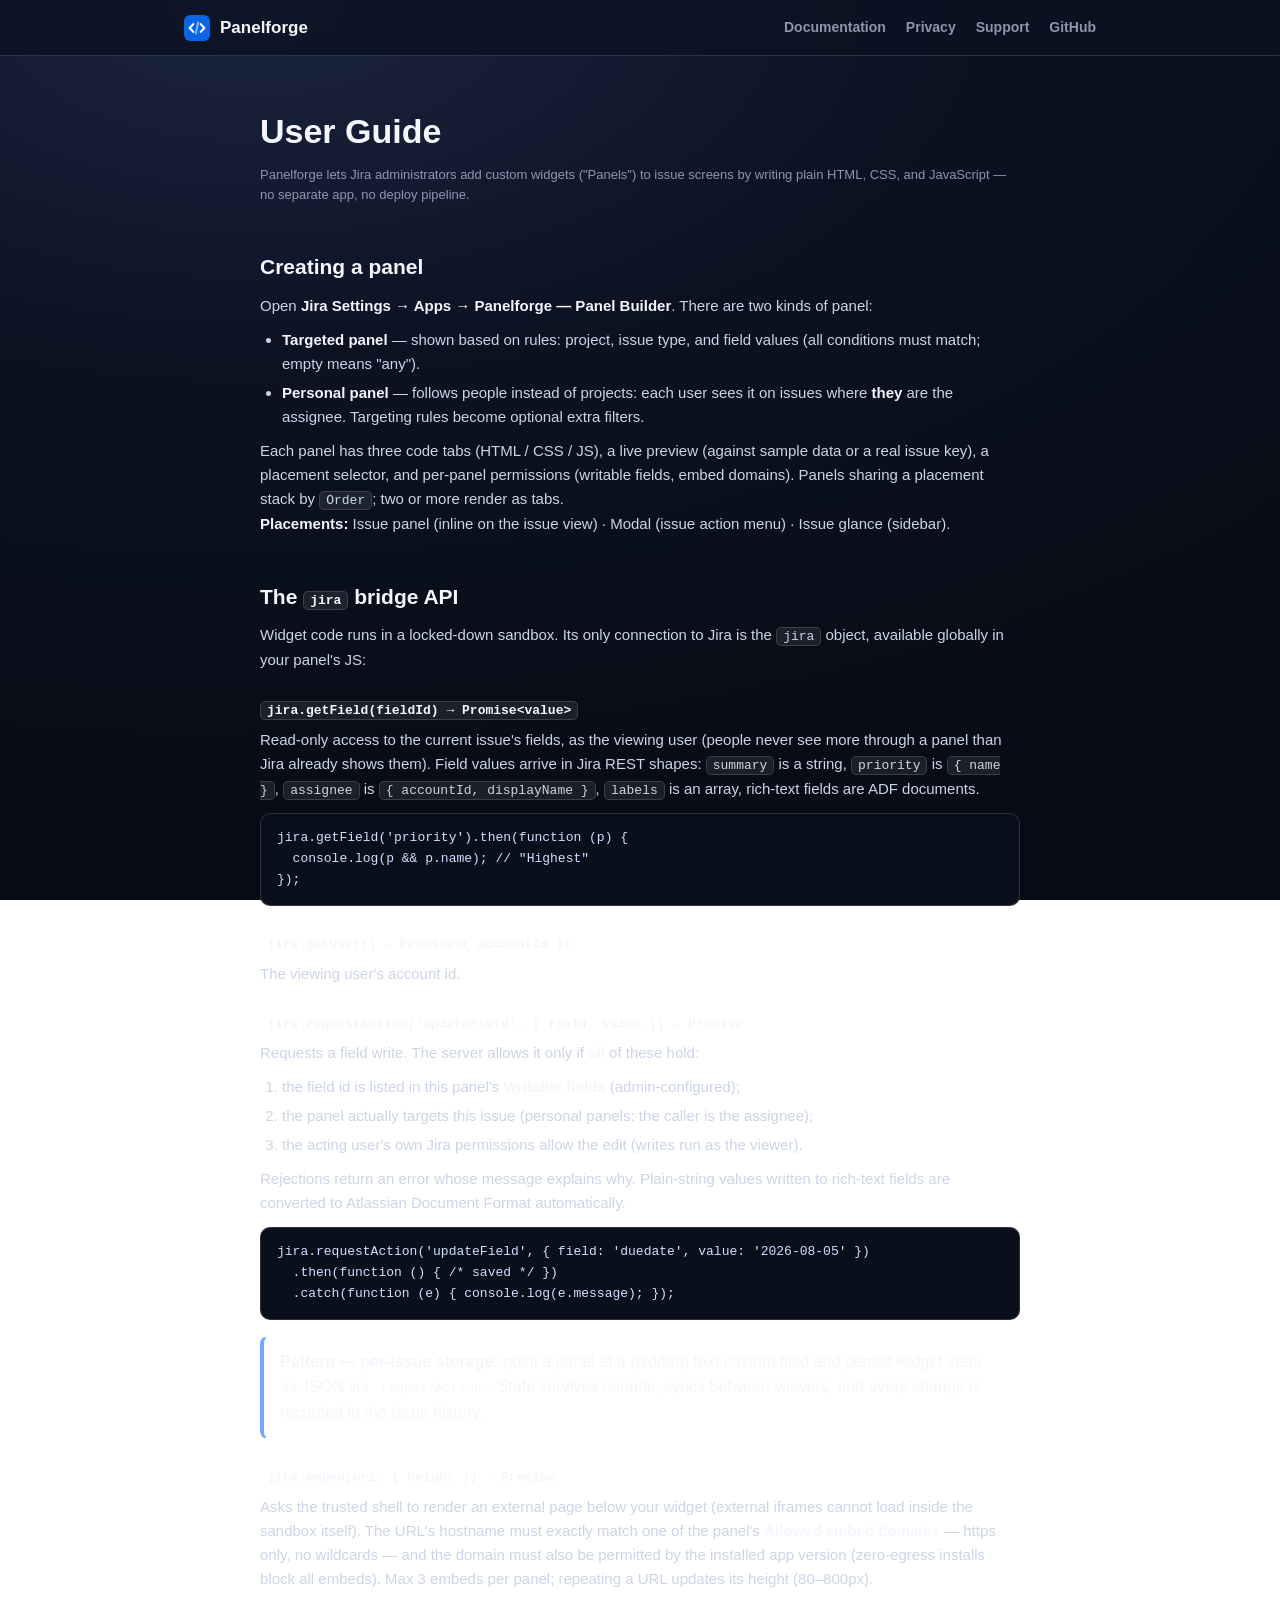
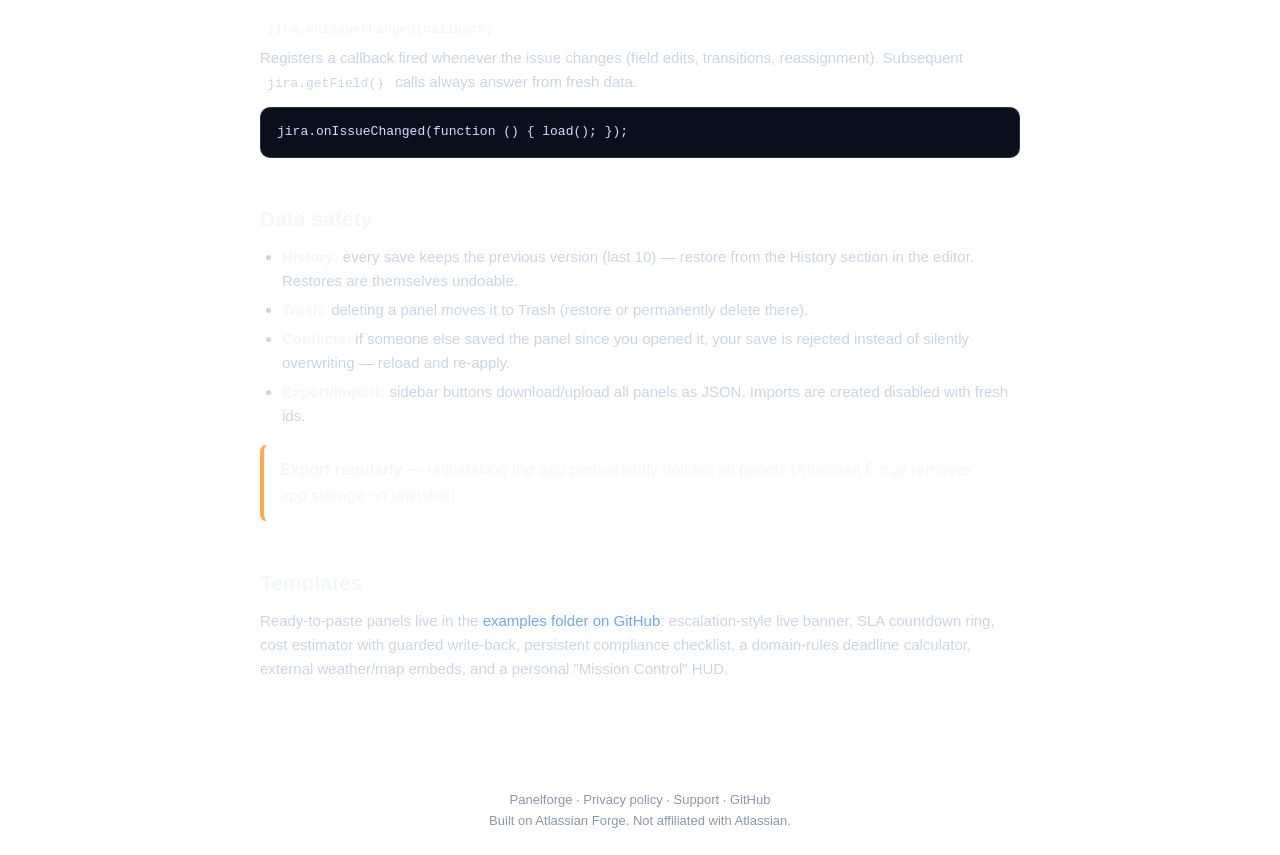
==== docs.html @ d072d3fe "Add files via upload" ====
<!doctype html>
<html lang="en">
<head>
  <meta charset="utf-8">
  <meta name="viewport" content="width=device-width, initial-scale=1.0">
  <title>Documentation — Panelforge</title>
  <link rel="icon" href="icon.svg">
  <link rel="stylesheet" href="style.css">
</head>
<body>
  <header>
    <nav class="nav">
      <a class="brand" href="index.html"><img src="icon.svg" alt=""> Panelforge</a>
      <a class="link" href="docs.html">Documentation</a>
      <a class="link" href="privacy.html">Privacy</a>
      <a class="link" href="support.html">Support</a>
      <a class="link" href="https://github.com/oliverm24ru/panelforge">GitHub</a>
    </nav>
  </header>

  <div class="wrap prose">
    <h1>User Guide</h1>
    <p class="updated">
      Panelforge lets Jira administrators add custom widgets ("Panels") to issue screens by
      writing plain HTML, CSS, and JavaScript — no separate app, no deploy pipeline.
    </p>

    <h2>Creating a panel</h2>
    <p>Open <strong>Jira Settings → Apps → Panelforge — Panel Builder</strong>. There are two
      kinds of panel:</p>
    <ul>
      <li><strong>Targeted panel</strong> — shown based on rules: project, issue type, and
        field values (all conditions must match; empty means "any").</li>
      <li><strong>Personal panel</strong> — follows people instead of projects: each user sees
        it on issues where <strong>they</strong> are the assignee. Targeting rules become
        optional extra filters.</li>
    </ul>
    <p>
      Each panel has three code tabs (HTML / CSS / JS), a live preview (against sample data or
      a real issue key), a placement selector, and per-panel permissions (writable fields,
      embed domains). Panels sharing a placement stack by <code>Order</code>; two or more
      render as tabs.
    </p>
    <p><strong>Placements:</strong> Issue panel (inline on the issue view) · Modal (issue
      action menu) · Issue glance (sidebar).</p>

    <h2>The <code>jira</code> bridge API</h2>
    <p>
      Widget code runs in a locked-down sandbox. Its only connection to Jira is the
      <code>jira</code> object, available globally in your panel's JS:
    </p>

    <h3><code>jira.getField(fieldId) → Promise&lt;value&gt;</code></h3>
    <p>
      Read-only access to the current issue's fields, as the viewing user (people never see
      more through a panel than Jira already shows them). Field values arrive in Jira REST
      shapes: <code>summary</code> is a string, <code>priority</code> is
      <code>{ name }</code>, <code>assignee</code> is
      <code>{ accountId, displayName }</code>, <code>labels</code> is an array, rich-text
      fields are ADF documents.
    </p>
<pre><code>jira.getField('priority').then(function (p) {
  console.log(p &amp;&amp; p.name); // "Highest"
});</code></pre>

    <h3><code>jira.getUser() → Promise&lt;{ accountId }&gt;</code></h3>
    <p>The viewing user's account id.</p>

    <h3><code>jira.requestAction('updateField', { field, value }) → Promise</code></h3>
    <p>Requests a field write. The server allows it only if <strong>all</strong> of these hold:</p>
    <ol>
      <li>the field id is listed in this panel's <strong>Writable fields</strong>
        (admin-configured);</li>
      <li>the panel actually targets this issue (personal panels: the caller is the
        assignee);</li>
      <li>the acting user's own Jira permissions allow the edit (writes run as the
        viewer).</li>
    </ol>
    <p>
      Rejections return an error whose message explains why. Plain-string values written to
      rich-text fields are converted to Atlassian Document Format automatically.
    </p>
<pre><code>jira.requestAction('updateField', { field: 'duedate', value: '2026-08-05' })
  .then(function () { /* saved */ })
  .catch(function (e) { console.log(e.message); });</code></pre>

    <div class="callout">
      <strong>Pattern — per-issue storage:</strong> point a panel at a (hidden) text custom
      field and persist widget state as JSON via <code>requestAction</code>. State survives
      reloads, syncs between viewers, and every change is recorded in the issue history.
    </div>

    <h3><code>jira.embed(url, { height }) → Promise</code></h3>
    <p>
      Asks the trusted shell to render an external page below your widget (external iframes
      cannot load inside the sandbox itself). The URL's hostname must exactly match one of the
      panel's <strong>Allowed embed domains</strong> — https only, no wildcards — and the
      domain must also be permitted by the installed app version (zero-egress installs block
      all embeds). Max 3 embeds per panel; repeating a URL updates its height (80–800px).
    </p>

    <h3><code>jira.onIssueChanged(callback)</code></h3>
    <p>
      Registers a callback fired whenever the issue changes (field edits, transitions,
      reassignment). Subsequent <code>jira.getField()</code> calls always answer from fresh
      data.
    </p>
<pre><code>jira.onIssueChanged(function () { load(); });</code></pre>

    <h2>Data safety</h2>
    <ul>
      <li><strong>History:</strong> every save keeps the previous version (last 10) — restore
        from the History section in the editor. Restores are themselves undoable.</li>
      <li><strong>Trash:</strong> deleting a panel moves it to Trash (restore or permanently
        delete there).</li>
      <li><strong>Conflicts:</strong> if someone else saved the panel since you opened it,
        your save is rejected instead of silently overwriting — reload and re-apply.</li>
      <li><strong>Export/Import:</strong> sidebar buttons download/upload all panels as JSON.
        Imports are created disabled with fresh ids.</li>
    </ul>
    <div class="callout warn">
      <strong>Export regularly</strong> — uninstalling the app permanently deletes all panels
      (Atlassian Forge removes app storage on uninstall).
    </div>

    <h2>Templates</h2>
    <p>
      Ready-to-paste panels live in the
      <a href="https://github.com/oliverm24ru/panelforge/tree/main/examples">examples folder on
      GitHub</a>: escalation-style live banner, SLA countdown ring, cost estimator with guarded
      write-back, persistent compliance checklist, a domain-rules deadline calculator, external
      weather/map embeds, and a personal "Mission Control" HUD.
    </p>
  </div>

  <footer>
    Panelforge · <a href="privacy.html">Privacy policy</a> ·
    <a href="support.html">Support</a> ·
    <a href="https://github.com/oliverm24ru/panelforge">GitHub</a><br>
    Built on Atlassian Forge. Not affiliated with Atlassian.
  </footer>
</body>
</html>
---- style.css ----
:root {
  --bg: #0c1222;
  --bg-deep: #080c16;
  --card: rgba(255, 255, 255, 0.05);
  --border: rgba(255, 255, 255, 0.14);
  --text: #f4f6fb;
  --muted: #8b97ad;
  --accent: #6ea8ff;
  --accent-strong: #0c66e4;
  --glow: #3d7dff;
  --good: #57d9a3;
  --warn: #ffab4a;
}

* {
  box-sizing: border-box;
  margin: 0;
}

html {
  scroll-behavior: smooth;
}

body {
  font-family: -apple-system, BlinkMacSystemFont, 'Segoe UI', Roboto, sans-serif;
  background: radial-gradient(120% 90% at 20% 0%, #1b2540 0%, var(--bg) 45%, var(--bg-deep) 100%)
    fixed;
  color: var(--text);
  line-height: 1.6;
}

a {
  color: var(--accent);
  text-decoration: none;
}
a:hover {
  text-decoration: underline;
}

.wrap {
  max-width: 960px;
  margin: 0 auto;
  padding: 0 24px;
}

/* ---------- Header ---------- */
header {
  position: sticky;
  top: 0;
  z-index: 10;
  backdrop-filter: blur(10px);
  background: rgba(12, 18, 34, 0.8);
  border-bottom: 1px solid var(--border);
}

.nav {
  display: flex;
  align-items: center;
  gap: 20px;
  padding: 14px 24px;
  max-width: 960px;
  margin: 0 auto;
}

.nav .brand {
  display: flex;
  align-items: center;
  gap: 10px;
  font-weight: 800;
  font-size: 17px;
  color: var(--text);
  margin-right: auto;
}
.nav .brand img {
  width: 26px;
  height: 26px;
  border-radius: 6px;
}

.nav a.link {
  color: var(--muted);
  font-size: 14px;
  font-weight: 600;
}
.nav a.link:hover {
  color: var(--text);
  text-decoration: none;
}

/* ---------- Hero ---------- */
.hero {
  text-align: center;
  padding: 90px 24px 70px;
}

.hero h1 {
  font-size: clamp(30px, 5.5vw, 52px);
  line-height: 1.15;
  font-weight: 850;
  letter-spacing: -0.5px;
}

.hero h1 .grad {
  background: linear-gradient(90deg, var(--accent), #9ecbff);
  -webkit-background-clip: text;
  background-clip: text;
  color: transparent;
}

.hero p.lede {
  max-width: 640px;
  margin: 18px auto 0;
  color: var(--muted);
  font-size: 18px;
}

.cta-row {
  display: flex;
  gap: 12px;
  justify-content: center;
  margin-top: 32px;
  flex-wrap: wrap;
}

.btn {
  display: inline-block;
  padding: 11px 22px;
  border-radius: 9px;
  font-weight: 700;
  font-size: 15px;
}
.btn.primary {
  background: var(--accent-strong);
  color: #fff;
  box-shadow: 0 0 24px -6px var(--glow);
}
.btn.primary:hover {
  background: #1a74f0;
  text-decoration: none;
}
.btn.ghost {
  border: 1px solid var(--border);
  color: var(--text);
}
.btn.ghost:hover {
  border-color: var(--accent);
  text-decoration: none;
}

.badges {
  display: flex;
  gap: 10px;
  justify-content: center;
  margin-top: 26px;
  flex-wrap: wrap;
}
.pill {
  font-size: 12px;
  font-weight: 700;
  padding: 5px 14px;
  border-radius: 999px;
  border: 1px solid var(--border);
  background: var(--card);
  color: var(--muted);
}
.pill b {
  color: var(--good);
}

/* ---------- Sections ---------- */
section {
  padding: 56px 0;
}
section h2 {
  font-size: 27px;
  font-weight: 800;
  margin-bottom: 8px;
}
section p.sub {
  color: var(--muted);
  margin-bottom: 28px;
  max-width: 640px;
}

.grid {
  display: grid;
  grid-template-columns: repeat(auto-fit, minmax(260px, 1fr));
  gap: 14px;
}

.card {
  background: var(--card);
  border: 1px solid var(--border);
  border-radius: 12px;
  padding: 18px 20px;
}
.card h3 {
  font-size: 15px;
  font-weight: 750;
  margin-bottom: 6px;
}
.card p {
  font-size: 13.5px;
  color: var(--muted);
}
.card .emoji {
  font-size: 20px;
  display: block;
  margin-bottom: 8px;
}

.steps {
  counter-reset: step;
}
.steps .card {
  position: relative;
  padding-left: 58px;
}
.steps .card::before {
  counter-increment: step;
  content: counter(step);
  position: absolute;
  left: 18px;
  top: 18px;
  width: 26px;
  height: 26px;
  border-radius: 50%;
  background: var(--accent-strong);
  color: #fff;
  font-weight: 800;
  font-size: 13px;
  display: flex;
  align-items: center;
  justify-content: center;
}

/* ---------- Prose pages (docs / privacy / support) ---------- */
.prose {
  padding: 48px 0 80px;
  max-width: 760px;
}
.prose h1 {
  font-size: 34px;
  font-weight: 850;
  margin-bottom: 6px;
}
.prose .updated {
  color: var(--muted);
  font-size: 13px;
  margin-bottom: 30px;
}
.prose h2 {
  font-size: 21px;
  font-weight: 800;
  margin: 36px 0 10px;
  padding-top: 8px;
}
.prose h3 {
  font-size: 16px;
  font-weight: 750;
  margin: 24px 0 6px;
}
.prose p,
.prose li {
  color: #ccd5e5;
  font-size: 15px;
}
.prose ul,
.prose ol {
  padding-left: 22px;
  margin: 10px 0;
}
.prose li {
  margin: 5px 0;
}
.prose strong {
  color: var(--text);
}

.prose code {
  font-family: ui-monospace, 'Cascadia Code', Consolas, monospace;
  font-size: 13px;
  background: rgba(255, 255, 255, 0.08);
  border: 1px solid var(--border);
  border-radius: 5px;
  padding: 1px 6px;
}

.prose pre {
  background: #0a0f1c;
  border: 1px solid var(--border);
  border-radius: 10px;
  padding: 14px 16px;
  overflow-x: auto;
  margin: 12px 0;
}
.prose pre code {
  background: none;
  border: none;
  padding: 0;
  color: #cfe1ff;
}

.callout {
  border: 1px solid var(--border);
  border-left: 4px solid var(--accent);
  border-radius: 8px;
  padding: 12px 16px;
  margin: 16px 0;
  background: var(--card);
}
.callout.warn {
  border-left-color: var(--warn);
}

/* ---------- Footer ---------- */
footer {
  border-top: 1px solid var(--border);
  padding: 28px 24px;
  text-align: center;
  color: var(--muted);
  font-size: 13px;
}
footer a {
  color: var(--muted);
}
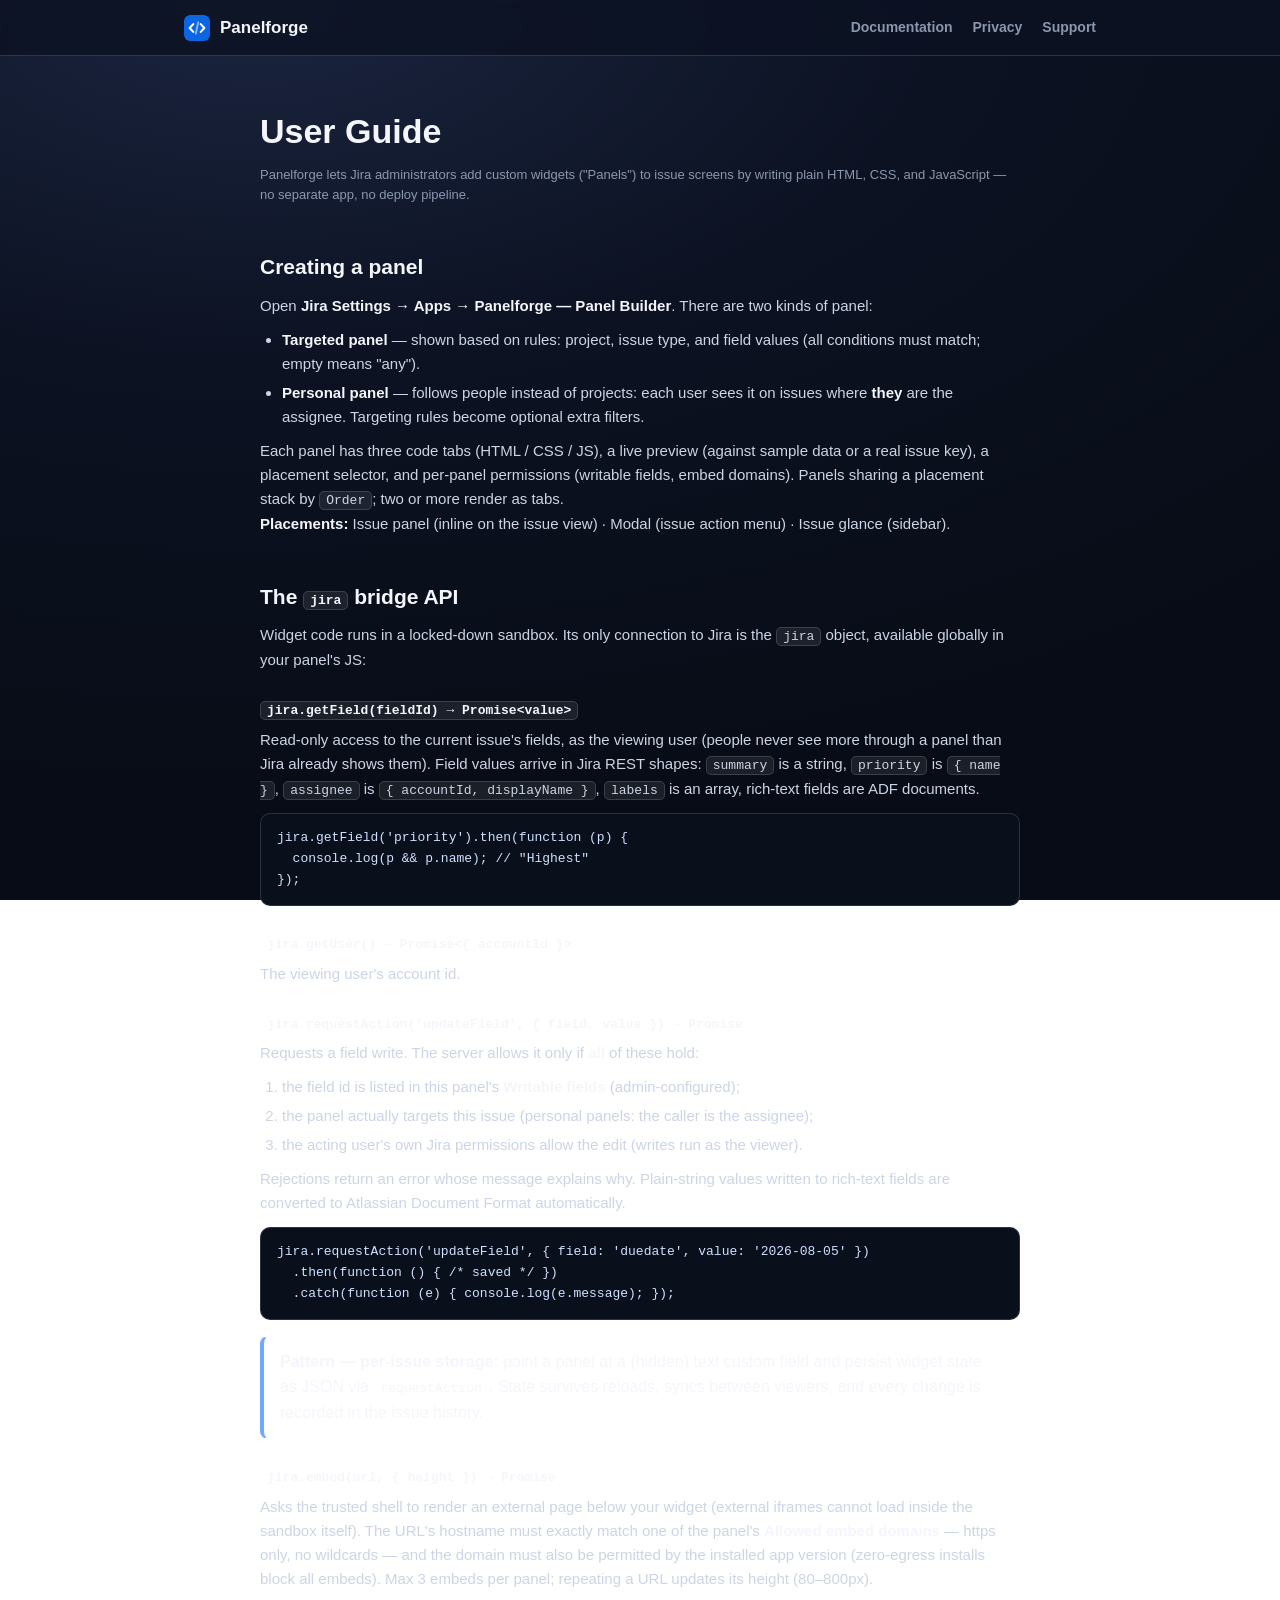
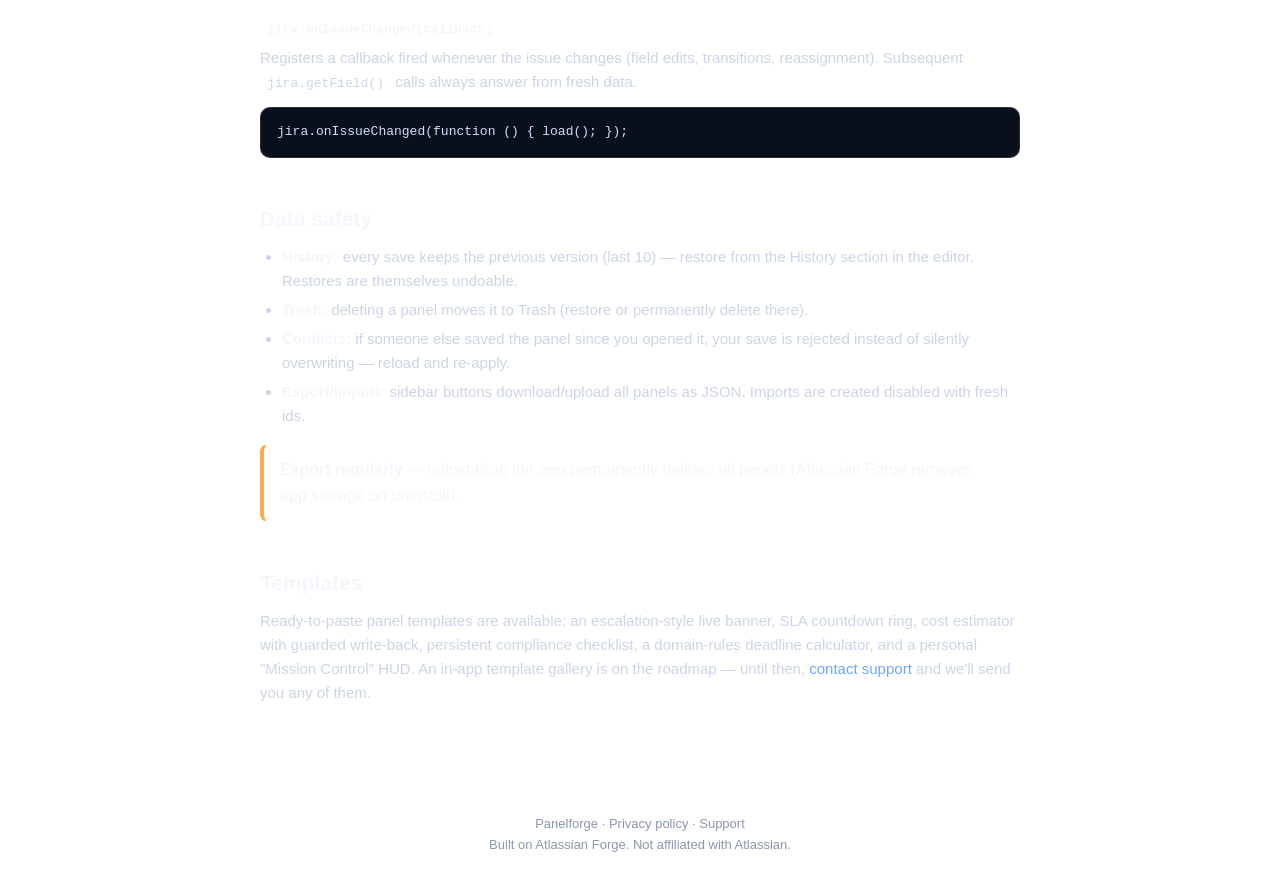
==== commit fadeca8f: "Add files via upload" ====
--- a/docs.html
+++ b/docs.html
@@ -14,7 +14,6 @@
       <a class="link" href="docs.html">Documentation</a>
       <a class="link" href="privacy.html">Privacy</a>
       <a class="link" href="support.html">Support</a>
-      <a class="link" href="https://github.com/oliverm24ru/panelforge">GitHub</a>
     </nav>
   </header>
 
@@ -125,18 +124,17 @@
 
     <h2>Templates</h2>
     <p>
-      Ready-to-paste panels live in the
-      <a href="https://github.com/oliverm24ru/panelforge/tree/main/examples">examples folder on
-      GitHub</a>: escalation-style live banner, SLA countdown ring, cost estimator with guarded
-      write-back, persistent compliance checklist, a domain-rules deadline calculator, external
-      weather/map embeds, and a personal "Mission Control" HUD.
+      Ready-to-paste panel templates are available: an escalation-style live banner, SLA
+      countdown ring, cost estimator with guarded write-back, persistent compliance checklist,
+      a domain-rules deadline calculator, and a personal "Mission Control" HUD. An in-app
+      template gallery is on the roadmap — until then,
+      <a href="support.html">contact support</a> and we'll send you any of them.
     </p>
   </div>
 
   <footer>
     Panelforge · <a href="privacy.html">Privacy policy</a> ·
-    <a href="support.html">Support</a> ·
-    <a href="https://github.com/oliverm24ru/panelforge">GitHub</a><br>
+    <a href="support.html">Support</a><br>
     Built on Atlassian Forge. Not affiliated with Atlassian.
   </footer>
 </body>
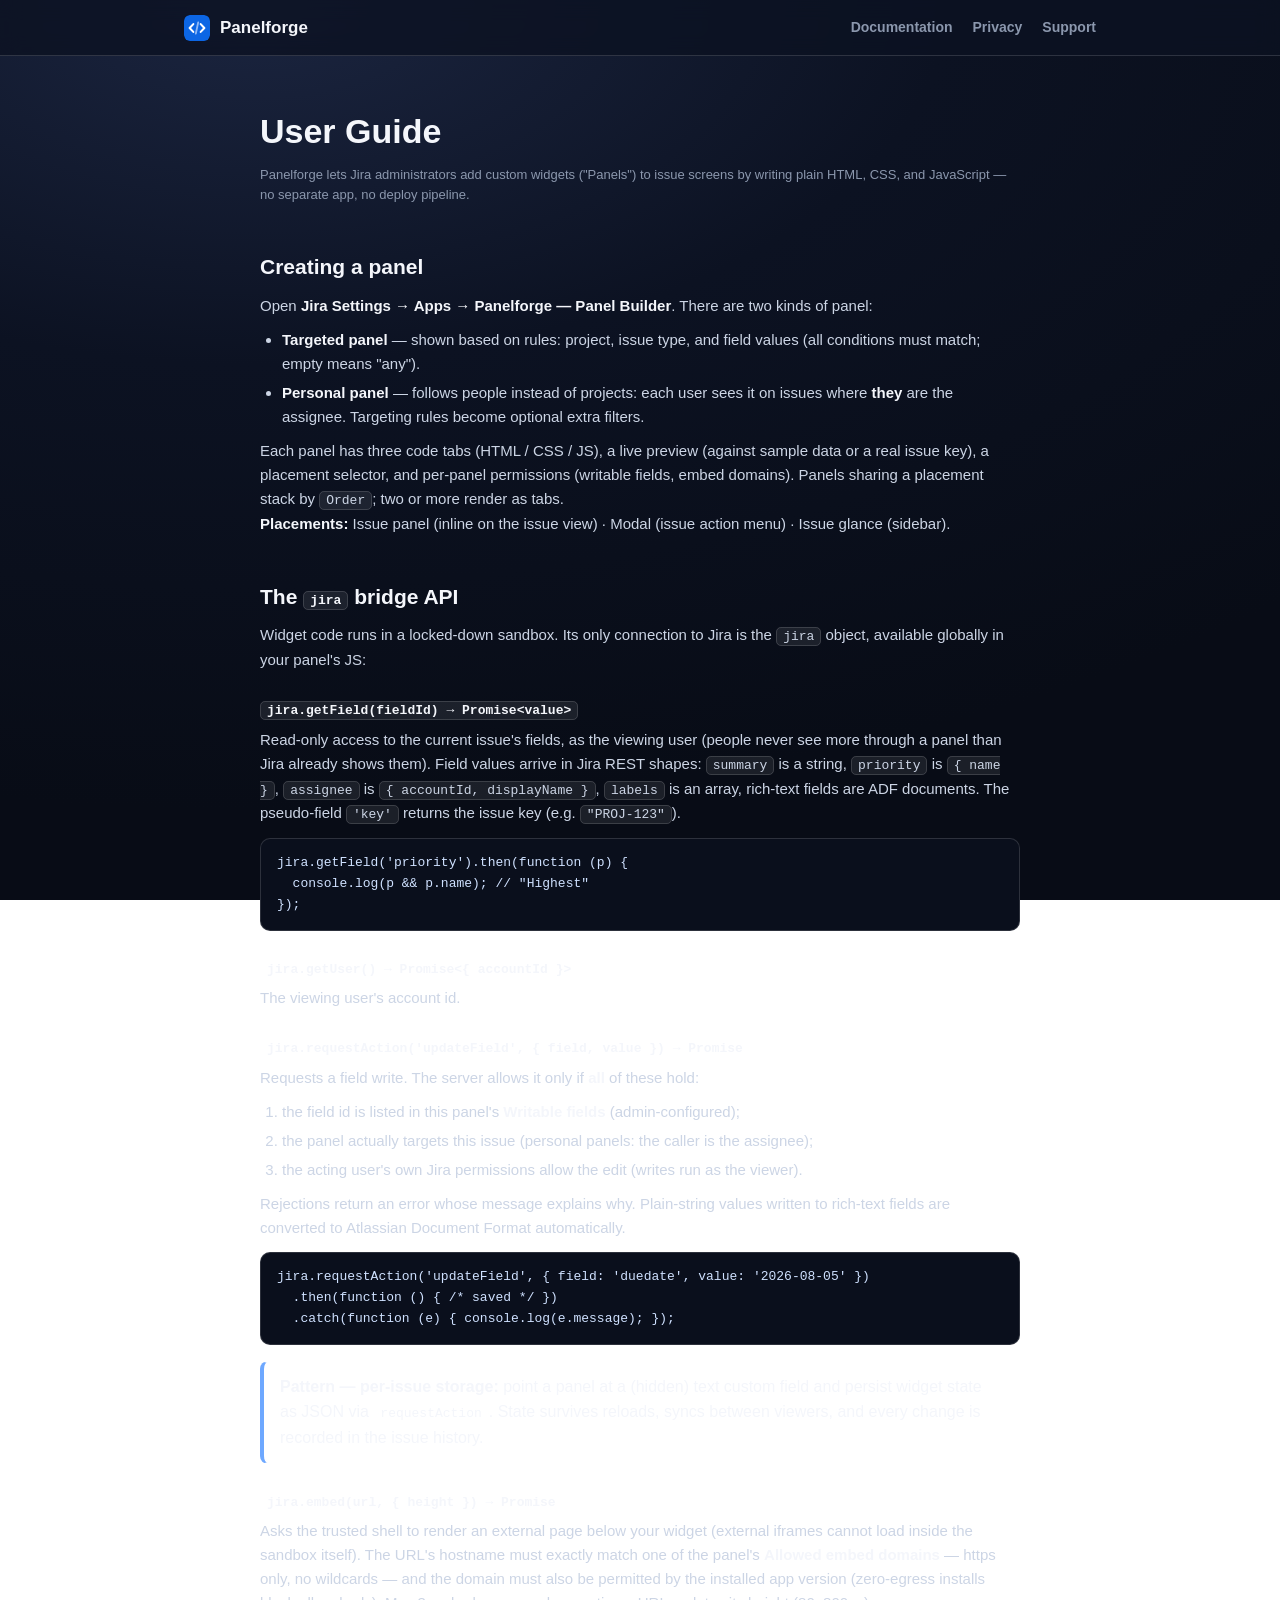
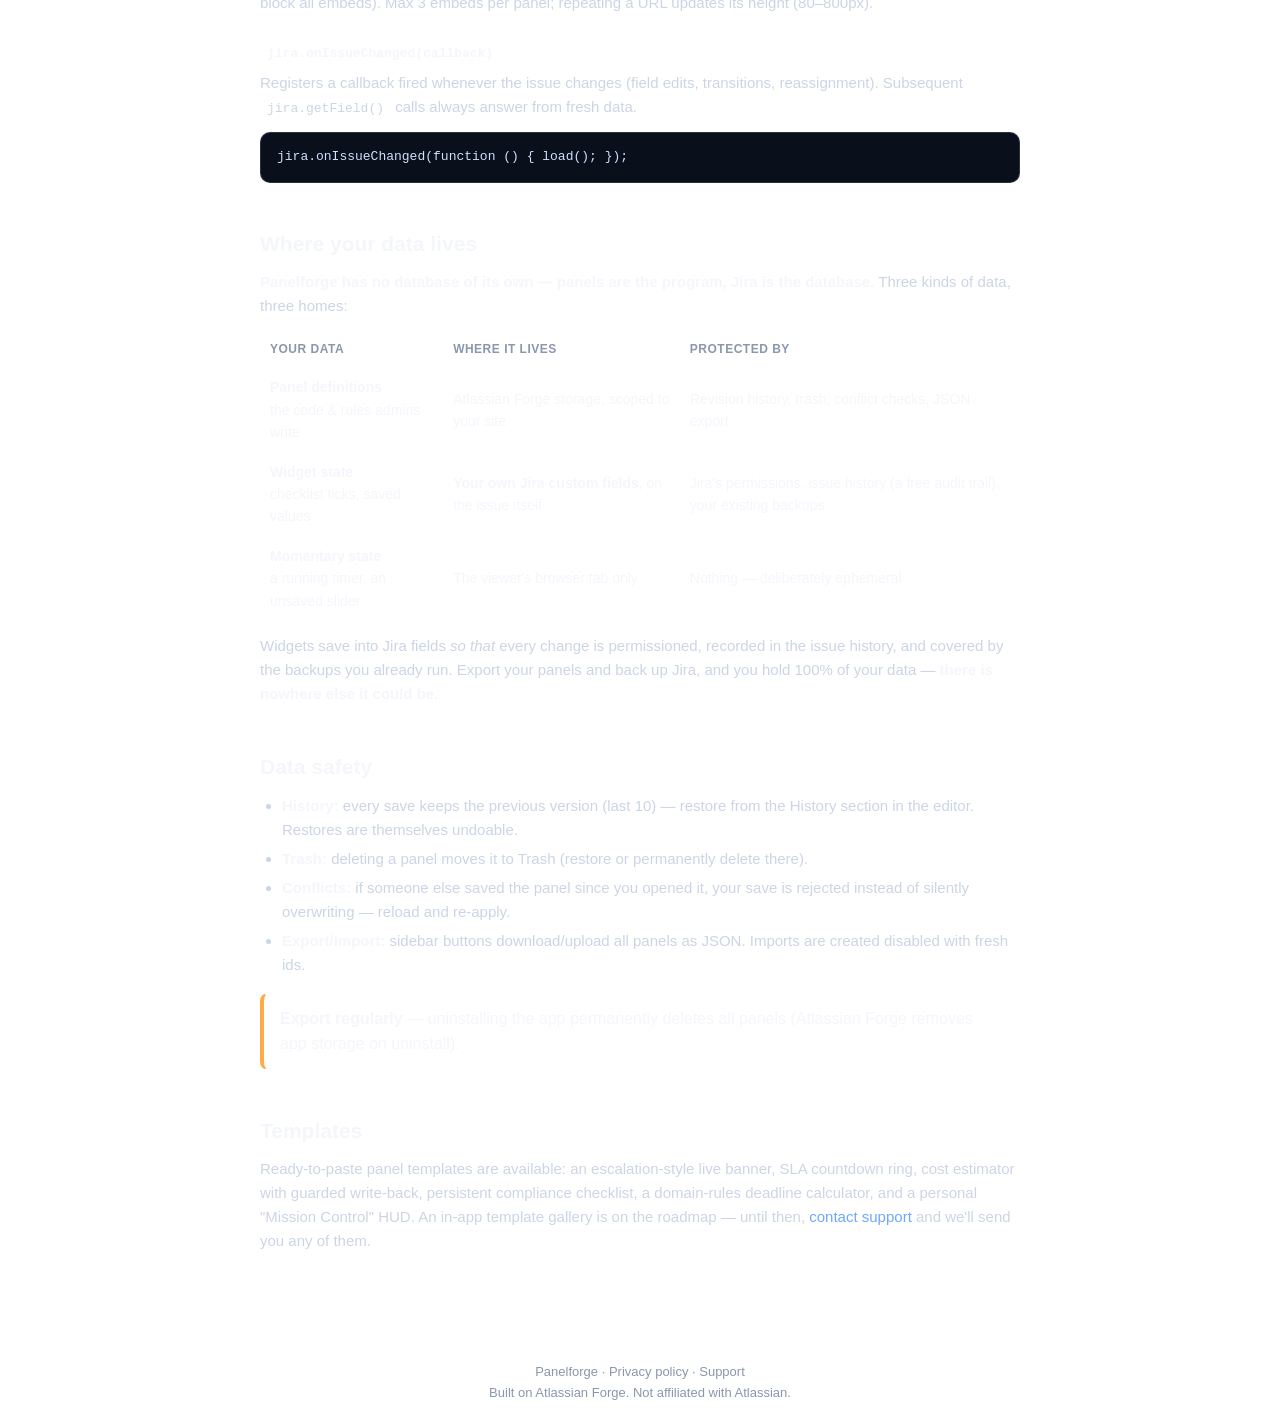
==== commit 8de25c4f: "Add files via upload" ====
--- a/docs.html
+++ b/docs.html
@@ -1,141 +1,228 @@
 <!doctype html>
 <html lang="en">
-<head>
-  <meta charset="utf-8">
-  <meta name="viewport" content="width=device-width, initial-scale=1.0">
-  <title>Documentation — Panelforge</title>
-  <link rel="icon" href="icon.svg">
-  <link rel="stylesheet" href="style.css">
-</head>
-<body>
-  <header>
-    <nav class="nav">
-      <a class="brand" href="index.html"><img src="icon.svg" alt=""> Panelforge</a>
-      <a class="link" href="docs.html">Documentation</a>
-      <a class="link" href="privacy.html">Privacy</a>
-      <a class="link" href="support.html">Support</a>
-    </nav>
-  </header>
-
-  <div class="wrap prose">
-    <h1>User Guide</h1>
-    <p class="updated">
-      Panelforge lets Jira administrators add custom widgets ("Panels") to issue screens by
-      writing plain HTML, CSS, and JavaScript — no separate app, no deploy pipeline.
-    </p>
-
-    <h2>Creating a panel</h2>
-    <p>Open <strong>Jira Settings → Apps → Panelforge — Panel Builder</strong>. There are two
-      kinds of panel:</p>
-    <ul>
-      <li><strong>Targeted panel</strong> — shown based on rules: project, issue type, and
-        field values (all conditions must match; empty means "any").</li>
-      <li><strong>Personal panel</strong> — follows people instead of projects: each user sees
-        it on issues where <strong>they</strong> are the assignee. Targeting rules become
-        optional extra filters.</li>
-    </ul>
-    <p>
-      Each panel has three code tabs (HTML / CSS / JS), a live preview (against sample data or
-      a real issue key), a placement selector, and per-panel permissions (writable fields,
-      embed domains). Panels sharing a placement stack by <code>Order</code>; two or more
-      render as tabs.
-    </p>
-    <p><strong>Placements:</strong> Issue panel (inline on the issue view) · Modal (issue
-      action menu) · Issue glance (sidebar).</p>
-
-    <h2>The <code>jira</code> bridge API</h2>
-    <p>
-      Widget code runs in a locked-down sandbox. Its only connection to Jira is the
-      <code>jira</code> object, available globally in your panel's JS:
-    </p>
-
-    <h3><code>jira.getField(fieldId) → Promise&lt;value&gt;</code></h3>
-    <p>
-      Read-only access to the current issue's fields, as the viewing user (people never see
-      more through a panel than Jira already shows them). Field values arrive in Jira REST
-      shapes: <code>summary</code> is a string, <code>priority</code> is
-      <code>{ name }</code>, <code>assignee</code> is
-      <code>{ accountId, displayName }</code>, <code>labels</code> is an array, rich-text
-      fields are ADF documents.
-    </p>
-<pre><code>jira.getField('priority').then(function (p) {
+  <head>
+    <meta charset="utf-8" />
+    <meta name="viewport" content="width=device-width, initial-scale=1.0" />
+    <title>Documentation — Panelforge</title>
+    <link rel="icon" href="icon.svg" />
+    <link rel="stylesheet" href="style.css" />
+  </head>
+  <body>
+    <header>
+      <nav class="nav">
+        <a class="brand" href="index.html"><img src="icon.svg" alt="" /> Panelforge</a>
+        <a class="link" href="docs.html">Documentation</a>
+        <a class="link" href="privacy.html">Privacy</a>
+        <a class="link" href="support.html">Support</a>
+      </nav>
+    </header>
+
+    <div class="wrap prose">
+      <h1>User Guide</h1>
+      <p class="updated">
+        Panelforge lets Jira administrators add custom widgets ("Panels") to issue screens by
+        writing plain HTML, CSS, and JavaScript — no separate app, no deploy pipeline.
+      </p>
+
+      <h2>Creating a panel</h2>
+      <p>
+        Open <strong>Jira Settings → Apps → Panelforge — Panel Builder</strong>. There are two kinds
+        of panel:
+      </p>
+      <ul>
+        <li>
+          <strong>Targeted panel</strong> — shown based on rules: project, issue type, and field
+          values (all conditions must match; empty means "any").
+        </li>
+        <li>
+          <strong>Personal panel</strong> — follows people instead of projects: each user sees it on
+          issues where <strong>they</strong> are the assignee. Targeting rules become optional extra
+          filters.
+        </li>
+      </ul>
+      <p>
+        Each panel has three code tabs (HTML / CSS / JS), a live preview (against sample data or a
+        real issue key), a placement selector, and per-panel permissions (writable fields, embed
+        domains). Panels sharing a placement stack by <code>Order</code>; two or more render as
+        tabs.
+      </p>
+      <p>
+        <strong>Placements:</strong> Issue panel (inline on the issue view) · Modal (issue action
+        menu) · Issue glance (sidebar).
+      </p>
+
+      <h2>The <code>jira</code> bridge API</h2>
+      <p>
+        Widget code runs in a locked-down sandbox. Its only connection to Jira is the
+        <code>jira</code> object, available globally in your panel's JS:
+      </p>
+
+      <h3><code>jira.getField(fieldId) → Promise&lt;value&gt;</code></h3>
+      <p>
+        Read-only access to the current issue's fields, as the viewing user (people never see more
+        through a panel than Jira already shows them). Field values arrive in Jira REST shapes:
+        <code>summary</code> is a string, <code>priority</code> is <code>{ name }</code>,
+        <code>assignee</code> is <code>{ accountId, displayName }</code>, <code>labels</code> is an
+        array, rich-text fields are ADF documents. The pseudo-field <code>'key'</code> returns the
+        issue key (e.g. <code>"PROJ-123"</code>).
+      </p>
+      <pre><code>jira.getField('priority').then(function (p) {
   console.log(p &amp;&amp; p.name); // "Highest"
 });</code></pre>
 
-    <h3><code>jira.getUser() → Promise&lt;{ accountId }&gt;</code></h3>
-    <p>The viewing user's account id.</p>
-
-    <h3><code>jira.requestAction('updateField', { field, value }) → Promise</code></h3>
-    <p>Requests a field write. The server allows it only if <strong>all</strong> of these hold:</p>
-    <ol>
-      <li>the field id is listed in this panel's <strong>Writable fields</strong>
-        (admin-configured);</li>
-      <li>the panel actually targets this issue (personal panels: the caller is the
-        assignee);</li>
-      <li>the acting user's own Jira permissions allow the edit (writes run as the
-        viewer).</li>
-    </ol>
-    <p>
-      Rejections return an error whose message explains why. Plain-string values written to
-      rich-text fields are converted to Atlassian Document Format automatically.
-    </p>
-<pre><code>jira.requestAction('updateField', { field: 'duedate', value: '2026-08-05' })
+      <h3><code>jira.getUser() → Promise&lt;{ accountId }&gt;</code></h3>
+      <p>The viewing user's account id.</p>
+
+      <h3><code>jira.requestAction('updateField', { field, value }) → Promise</code></h3>
+      <p>
+        Requests a field write. The server allows it only if <strong>all</strong> of these hold:
+      </p>
+      <ol>
+        <li>
+          the field id is listed in this panel's
+          <strong>Writable fields</strong> (admin-configured);
+        </li>
+        <li>
+          the panel actually targets this issue (personal panels: the caller is the assignee);
+        </li>
+        <li>the acting user's own Jira permissions allow the edit (writes run as the viewer).</li>
+      </ol>
+      <p>
+        Rejections return an error whose message explains why. Plain-string values written to
+        rich-text fields are converted to Atlassian Document Format automatically.
+      </p>
+      <pre><code>jira.requestAction('updateField', { field: 'duedate', value: '2026-08-05' })
   .then(function () { /* saved */ })
   .catch(function (e) { console.log(e.message); });</code></pre>
 
-    <div class="callout">
-      <strong>Pattern — per-issue storage:</strong> point a panel at a (hidden) text custom
-      field and persist widget state as JSON via <code>requestAction</code>. State survives
-      reloads, syncs between viewers, and every change is recorded in the issue history.
+      <div class="callout">
+        <strong>Pattern — per-issue storage:</strong> point a panel at a (hidden) text custom field
+        and persist widget state as JSON via <code>requestAction</code>. State survives reloads,
+        syncs between viewers, and every change is recorded in the issue history.
+      </div>
+
+      <h3><code>jira.embed(url, { height }) → Promise</code></h3>
+      <p>
+        Asks the trusted shell to render an external page below your widget (external iframes cannot
+        load inside the sandbox itself). The URL's hostname must exactly match one of the panel's
+        <strong>Allowed embed domains</strong> — https only, no wildcards — and the domain must also
+        be permitted by the installed app version (zero-egress installs block all embeds). Max 3
+        embeds per panel; repeating a URL updates its height (80–800px).
+      </p>
+
+      <h3><code>jira.onIssueChanged(callback)</code></h3>
+      <p>
+        Registers a callback fired whenever the issue changes (field edits, transitions,
+        reassignment). Subsequent <code>jira.getField()</code> calls always answer from fresh data.
+      </p>
+      <pre><code>jira.onIssueChanged(function () { load(); });</code></pre>
+
+      <h2>Where your data lives</h2>
+      <p>
+        <strong
+          >Panelforge has no database of its own — panels are the program, Jira is the
+          database.</strong
+        >
+        Three kinds of data, three homes:
+      </p>
+      <table style="width: 100%; border-collapse: collapse; font-size: 14px; margin: 14px 0">
+        <thead>
+          <tr
+            style="
+              text-align: left;
+              color: #8b97ad;
+              font-size: 12px;
+              text-transform: uppercase;
+              letter-spacing: 0.5px;
+            "
+          >
+            <th style="padding: 8px 10px; border-bottom: 1px solid rgba(255, 255, 255, 0.14)">
+              Your data
+            </th>
+            <th style="padding: 8px 10px; border-bottom: 1px solid rgba(255, 255, 255, 0.14)">
+              Where it lives
+            </th>
+            <th style="padding: 8px 10px; border-bottom: 1px solid rgba(255, 255, 255, 0.14)">
+              Protected by
+            </th>
+          </tr>
+        </thead>
+        <tbody>
+          <tr>
+            <td style="padding: 8px 10px; border-bottom: 1px solid rgba(255, 255, 255, 0.08)">
+              <strong>Panel definitions</strong><br />the code &amp; rules admins write
+            </td>
+            <td style="padding: 8px 10px; border-bottom: 1px solid rgba(255, 255, 255, 0.08)">
+              Atlassian Forge storage, scoped to your site
+            </td>
+            <td style="padding: 8px 10px; border-bottom: 1px solid rgba(255, 255, 255, 0.08)">
+              Revision history, trash, conflict checks, JSON export
+            </td>
+          </tr>
+          <tr>
+            <td style="padding: 8px 10px; border-bottom: 1px solid rgba(255, 255, 255, 0.08)">
+              <strong>Widget state</strong><br />checklist ticks, saved values
+            </td>
+            <td style="padding: 8px 10px; border-bottom: 1px solid rgba(255, 255, 255, 0.08)">
+              <strong>Your own Jira custom fields</strong>, on the issue itself
+            </td>
+            <td style="padding: 8px 10px; border-bottom: 1px solid rgba(255, 255, 255, 0.08)">
+              Jira's permissions, issue history (a free audit trail), your existing backups
+            </td>
+          </tr>
+          <tr>
+            <td style="padding: 8px 10px">
+              <strong>Momentary state</strong><br />a running timer, an unsaved slider
+            </td>
+            <td style="padding: 8px 10px">The viewer's browser tab only</td>
+            <td style="padding: 8px 10px">Nothing — deliberately ephemeral</td>
+          </tr>
+        </tbody>
+      </table>
+      <p>
+        Widgets save into Jira fields <em>so that</em> every change is permissioned, recorded in the
+        issue history, and covered by the backups you already run. Export your panels and back up
+        Jira, and you hold 100% of your data — <strong>there is nowhere else it could be.</strong>
+      </p>
+
+      <h2>Data safety</h2>
+      <ul>
+        <li>
+          <strong>History:</strong> every save keeps the previous version (last 10) — restore from
+          the History section in the editor. Restores are themselves undoable.
+        </li>
+        <li>
+          <strong>Trash:</strong> deleting a panel moves it to Trash (restore or permanently delete
+          there).
+        </li>
+        <li>
+          <strong>Conflicts:</strong> if someone else saved the panel since you opened it, your save
+          is rejected instead of silently overwriting — reload and re-apply.
+        </li>
+        <li>
+          <strong>Export/Import:</strong> sidebar buttons download/upload all panels as JSON.
+          Imports are created disabled with fresh ids.
+        </li>
+      </ul>
+      <div class="callout warn">
+        <strong>Export regularly</strong> — uninstalling the app permanently deletes all panels
+        (Atlassian Forge removes app storage on uninstall).
+      </div>
+
+      <h2>Templates</h2>
+      <p>
+        Ready-to-paste panel templates are available: an escalation-style live banner, SLA countdown
+        ring, cost estimator with guarded write-back, persistent compliance checklist, a
+        domain-rules deadline calculator, and a personal "Mission Control" HUD. An in-app template
+        gallery is on the roadmap — until then,
+        <a href="support.html">contact support</a> and we'll send you any of them.
+      </p>
     </div>
 
-    <h3><code>jira.embed(url, { height }) → Promise</code></h3>
-    <p>
-      Asks the trusted shell to render an external page below your widget (external iframes
-      cannot load inside the sandbox itself). The URL's hostname must exactly match one of the
-      panel's <strong>Allowed embed domains</strong> — https only, no wildcards — and the
-      domain must also be permitted by the installed app version (zero-egress installs block
-      all embeds). Max 3 embeds per panel; repeating a URL updates its height (80–800px).
-    </p>
-
-    <h3><code>jira.onIssueChanged(callback)</code></h3>
-    <p>
-      Registers a callback fired whenever the issue changes (field edits, transitions,
-      reassignment). Subsequent <code>jira.getField()</code> calls always answer from fresh
-      data.
-    </p>
-<pre><code>jira.onIssueChanged(function () { load(); });</code></pre>
-
-    <h2>Data safety</h2>
-    <ul>
-      <li><strong>History:</strong> every save keeps the previous version (last 10) — restore
-        from the History section in the editor. Restores are themselves undoable.</li>
-      <li><strong>Trash:</strong> deleting a panel moves it to Trash (restore or permanently
-        delete there).</li>
-      <li><strong>Conflicts:</strong> if someone else saved the panel since you opened it,
-        your save is rejected instead of silently overwriting — reload and re-apply.</li>
-      <li><strong>Export/Import:</strong> sidebar buttons download/upload all panels as JSON.
-        Imports are created disabled with fresh ids.</li>
-    </ul>
-    <div class="callout warn">
-      <strong>Export regularly</strong> — uninstalling the app permanently deletes all panels
-      (Atlassian Forge removes app storage on uninstall).
-    </div>
-
-    <h2>Templates</h2>
-    <p>
-      Ready-to-paste panel templates are available: an escalation-style live banner, SLA
-      countdown ring, cost estimator with guarded write-back, persistent compliance checklist,
-      a domain-rules deadline calculator, and a personal "Mission Control" HUD. An in-app
-      template gallery is on the roadmap — until then,
-      <a href="support.html">contact support</a> and we'll send you any of them.
-    </p>
-  </div>
-
-  <footer>
-    Panelforge · <a href="privacy.html">Privacy policy</a> ·
-    <a href="support.html">Support</a><br>
-    Built on Atlassian Forge. Not affiliated with Atlassian.
-  </footer>
-</body>
+    <footer>
+      Panelforge · <a href="privacy.html">Privacy policy</a> · <a href="support.html">Support</a
+      ><br />
+      Built on Atlassian Forge. Not affiliated with Atlassian.
+    </footer>
+  </body>
 </html>
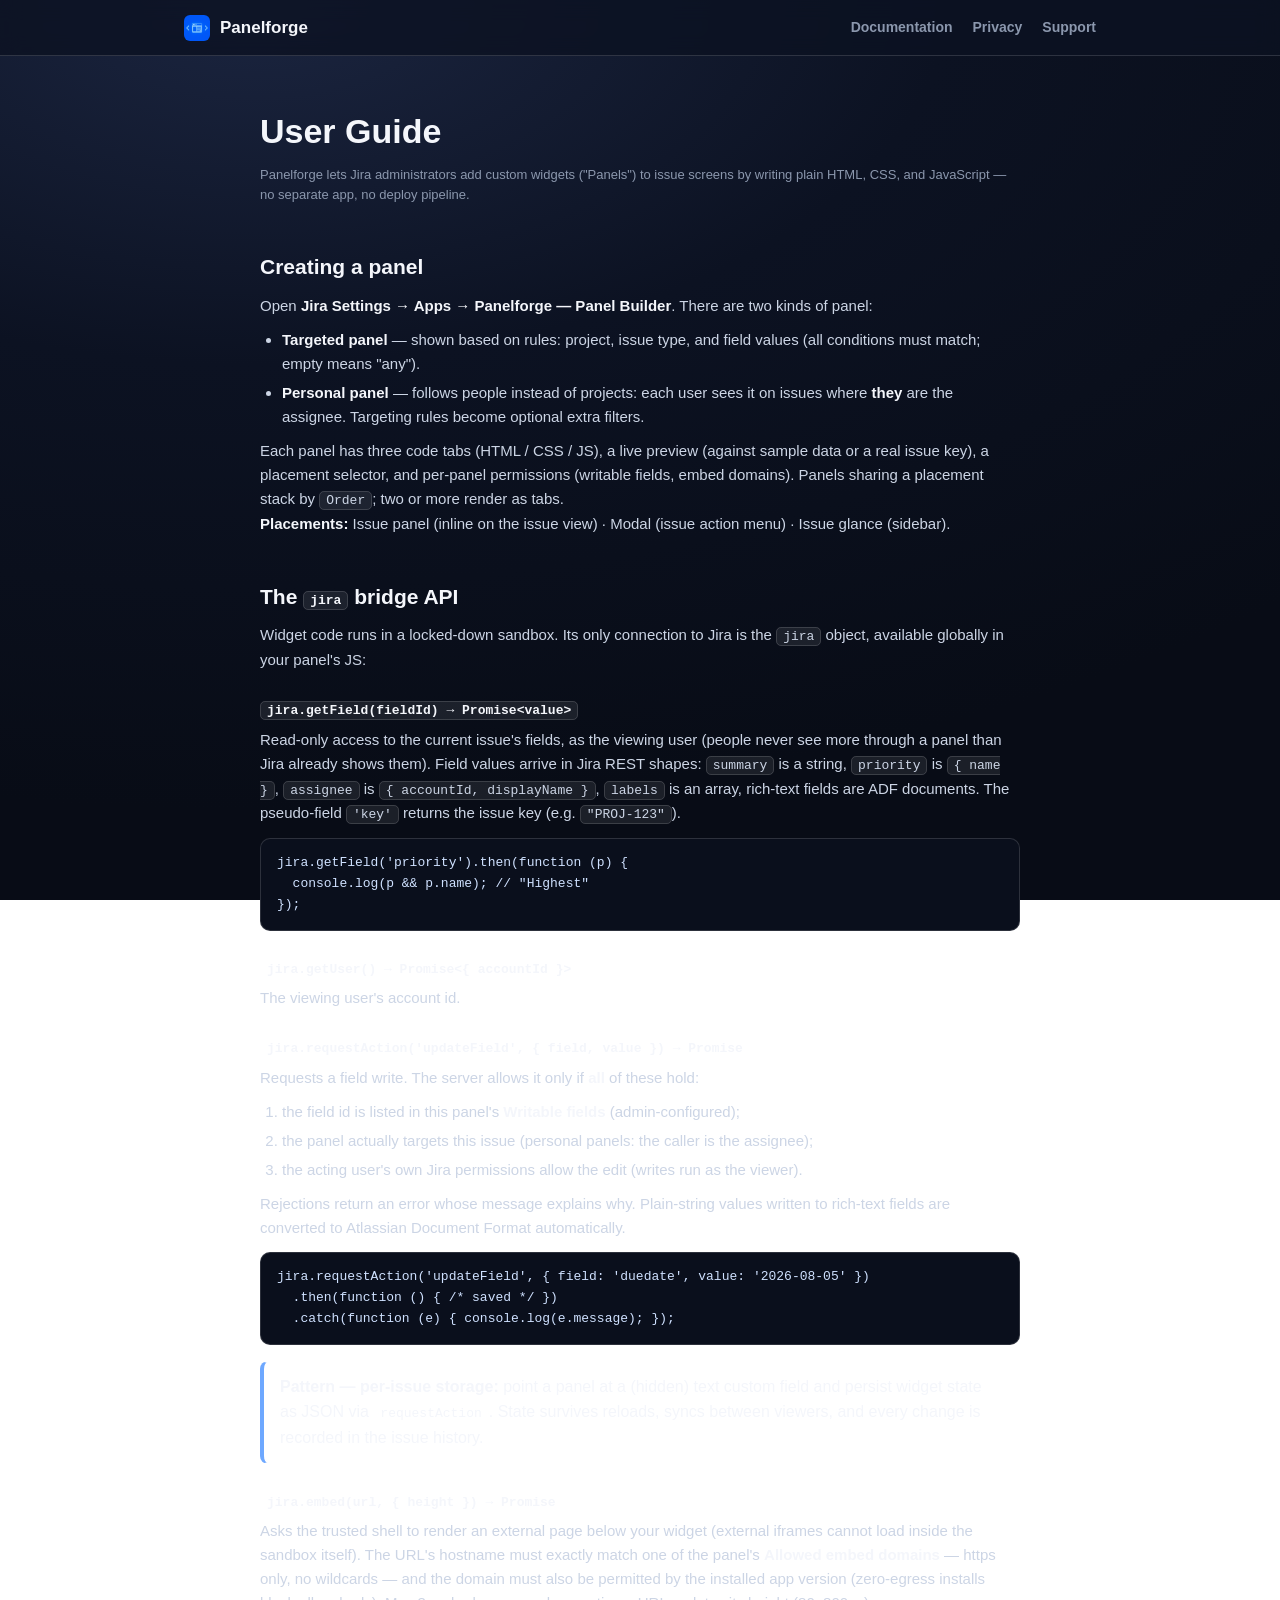
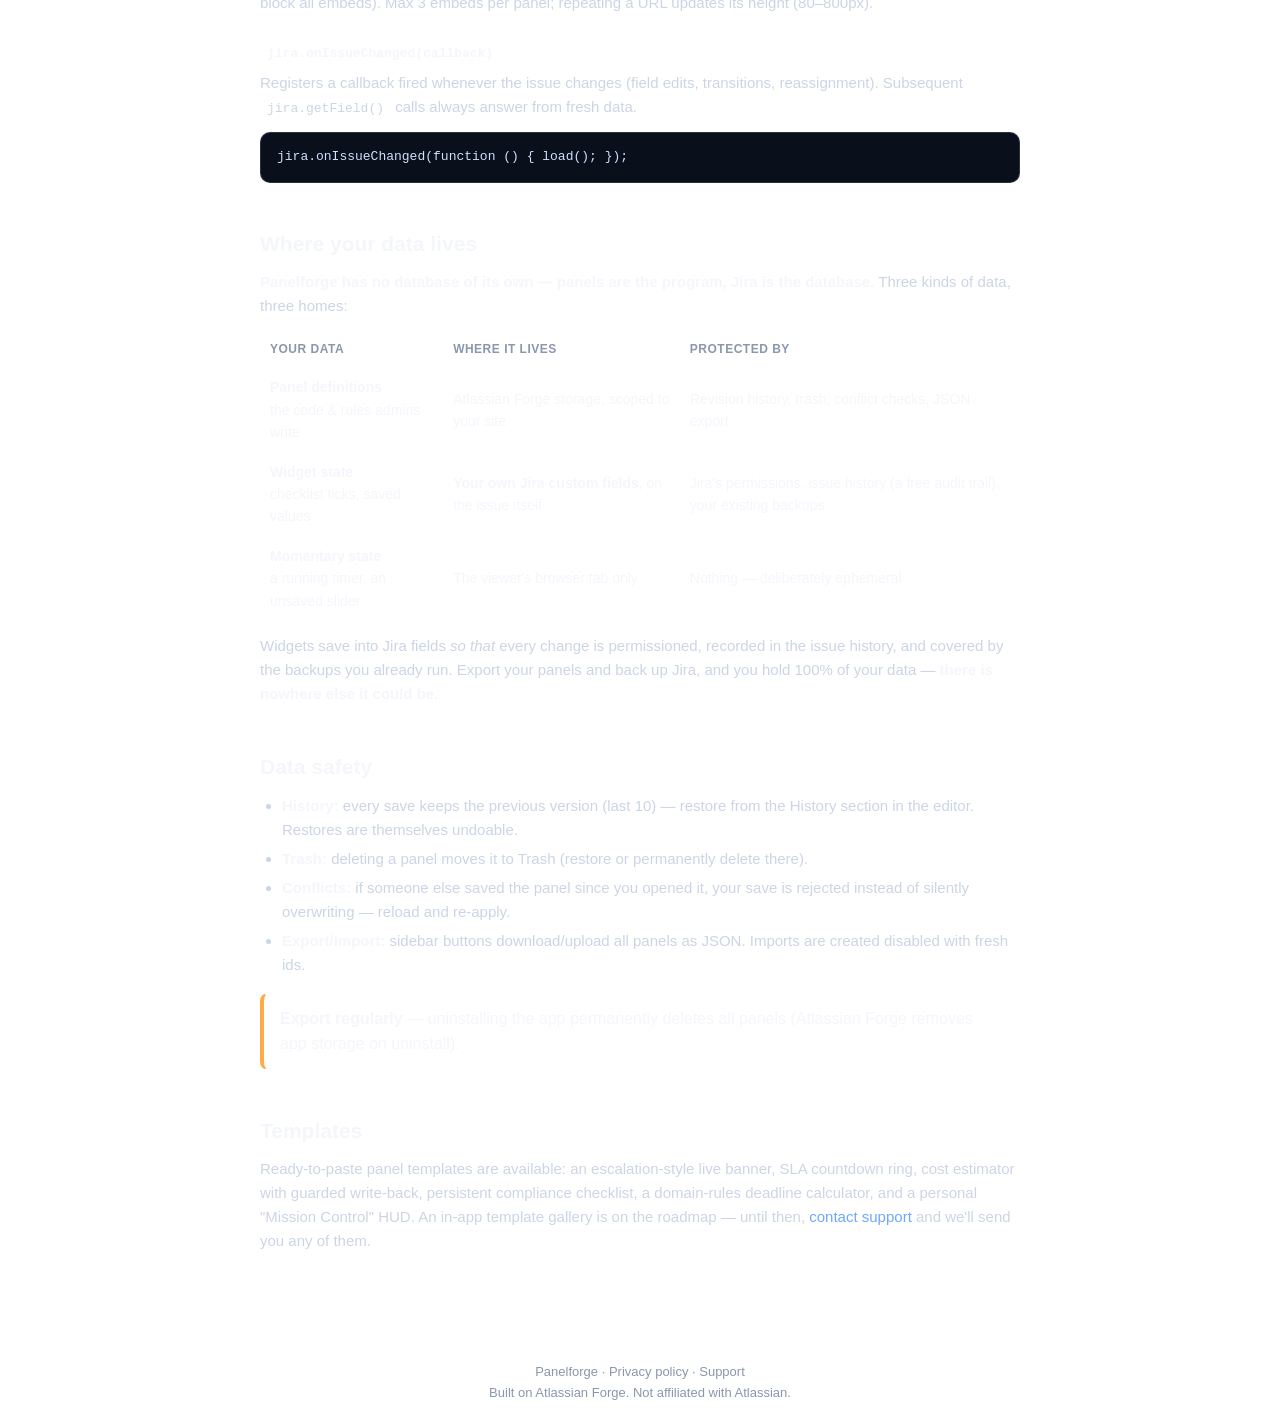
==== commit 4287f9ea: "Add files via upload" ====
--- a/docs.html
+++ b/docs.html
@@ -4,13 +4,13 @@
     <meta charset="utf-8" />
     <meta name="viewport" content="width=device-width, initial-scale=1.0" />
     <title>Documentation — Panelforge</title>
-    <link rel="icon" href="icon.svg" />
+    <link rel="icon" href="Icon.png" />
     <link rel="stylesheet" href="style.css" />
   </head>
   <body>
     <header>
       <nav class="nav">
-        <a class="brand" href="index.html"><img src="icon.svg" alt="" /> Panelforge</a>
+        <a class="brand" href="index.html"><img src="Icon.png" alt="" /> Panelforge</a>
         <a class="link" href="docs.html">Documentation</a>
         <a class="link" href="privacy.html">Privacy</a>
         <a class="link" href="support.html">Support</a>
